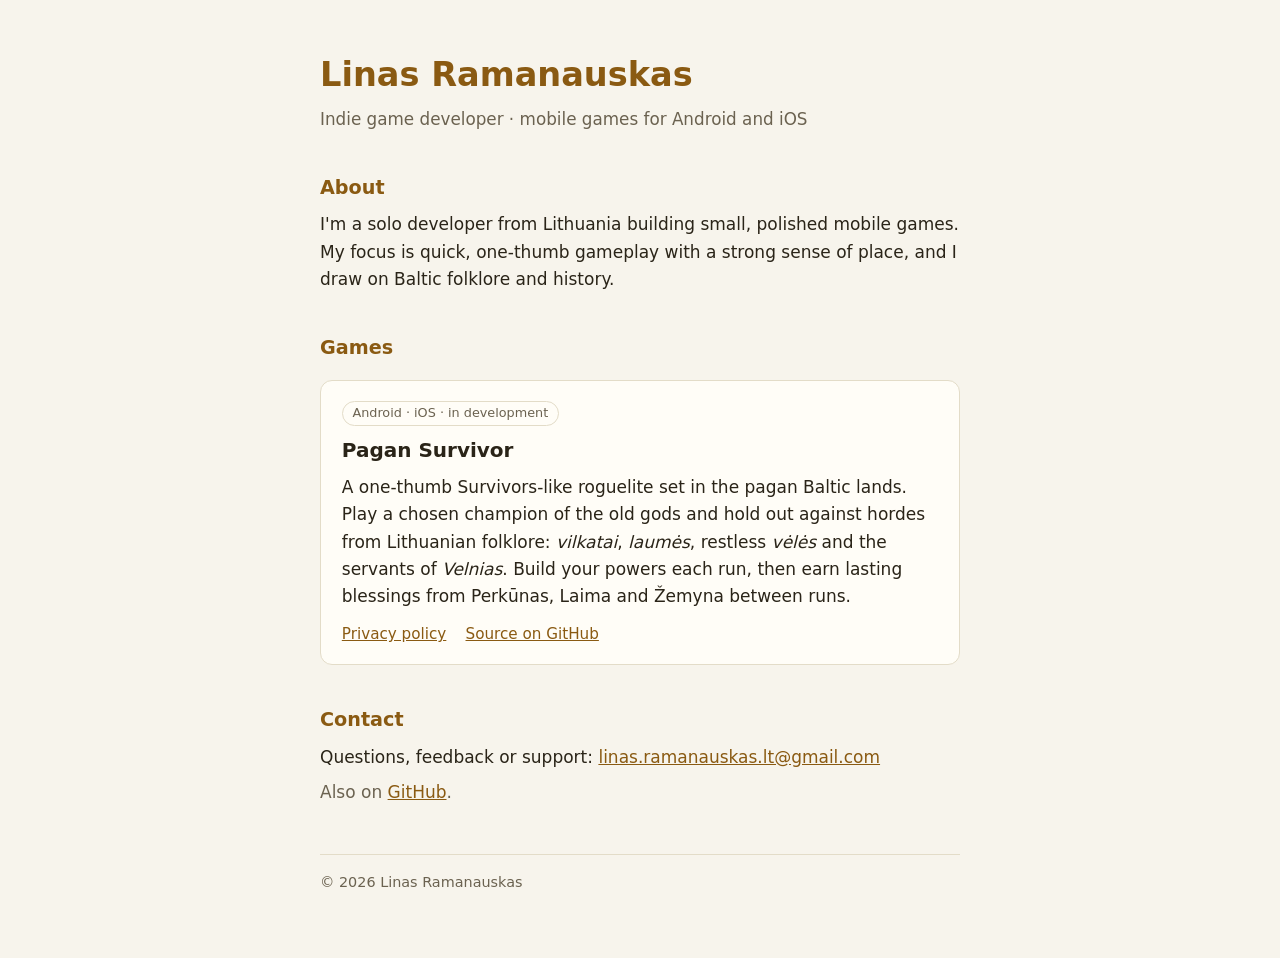
==== index.html @ 8c4ac7ad "Add developer portal page" ====
<!doctype html>
<html lang="en">
<head>
<meta charset="utf-8">
<meta name="viewport" content="width=device-width, initial-scale=1">
<title>Linas Ramanauskas – Indie Game Developer</title>
<meta name="description" content="Indie game developer making mobile games for Android and iOS. Home of Pagan Survivor.">
<style>
  :root { --bg: #f7f4ec; --text: #2a2418; --muted: #6b6250; --accent: #8a5a12; --card: #fffdf7; --line: #e3dcc8; }
  @media (prefers-color-scheme: dark) {
    :root { --bg: #12170f; --text: #efe9d8; --muted: #a9a58f; --accent: #e0a93b; --card: #1a2116; --line: #2d3727; }
  }
  * { box-sizing: border-box; }
  body { margin: 0; background: var(--bg); color: var(--text); font: 17px/1.6 system-ui, -apple-system, "Segoe UI", Roboto, sans-serif; }
  main { max-width: 42rem; margin: 0 auto; padding: 3rem 1rem 4rem; }
  h1 { font-size: 2.1rem; margin: 0 0 .25rem; color: var(--accent); }
  h2 { font-size: 1.2rem; margin: 2.5rem 0 .5rem; color: var(--accent); }
  p { margin: .5rem 0; }
  a { color: var(--accent); }
  .tag { color: var(--muted); font-size: 1.05rem; margin: 0; }
  .card { background: var(--card); border: 1px solid var(--line); border-radius: 12px; padding: 1.1rem 1.3rem; margin: 1rem 0; }
  .card h3 { margin: 0 0 .25rem; font-size: 1.25rem; }
  .badge { display: inline-block; font-size: .8rem; padding: .1rem .6rem; border: 1px solid var(--line); border-radius: 999px; color: var(--muted); margin-bottom: .5rem; }
  .links { display: flex; flex-wrap: wrap; gap: .5rem 1.2rem; margin-top: .75rem; font-size: .95rem; }
  .muted { color: var(--muted); }
  footer { margin-top: 3rem; color: var(--muted); font-size: .9rem; border-top: 1px solid var(--line); padding-top: 1rem; }
</style>
</head>
<body>
<main>
  <h1>Linas Ramanauskas</h1>
  <p class="tag">Indie game developer · mobile games for Android and iOS</p>

  <h2>About</h2>
  <p>I'm a solo developer from Lithuania building small, polished mobile games. My focus is quick, one-thumb gameplay with a strong sense of place, and I draw on Baltic folklore and history.</p>

  <h2>Games</h2>
  <div class="card">
    <span class="badge">Android · iOS · in development</span>
    <h3>Pagan Survivor</h3>
    <p>A one-thumb Survivors-like roguelite set in the pagan Baltic lands. Play a chosen champion of the old gods and hold out against hordes from Lithuanian folklore: <em>vilkatai</em>, <em>laumės</em>, restless <em>vėlės</em> and the servants of <em>Velnias</em>. Build your powers each run, then earn lasting blessings from Perkūnas, Laima and Žemyna between runs.</p>
    <div class="links">
      <a href="pagan-survivor-policies/">Privacy policy</a>
      <a href="https://github.com/linasra/pagan-survivor">Source on GitHub</a>
    </div>
  </div>

  <h2>Contact</h2>
  <p>Questions, feedback or support: <a href="mailto:linas.ramanauskas.lt@gmail.com">linas.ramanauskas.lt@gmail.com</a></p>
  <p class="muted">Also on <a href="https://github.com/linasra">GitHub</a>.</p>

  <footer>© 2026 Linas Ramanauskas</footer>
</main>
</body>
</html>
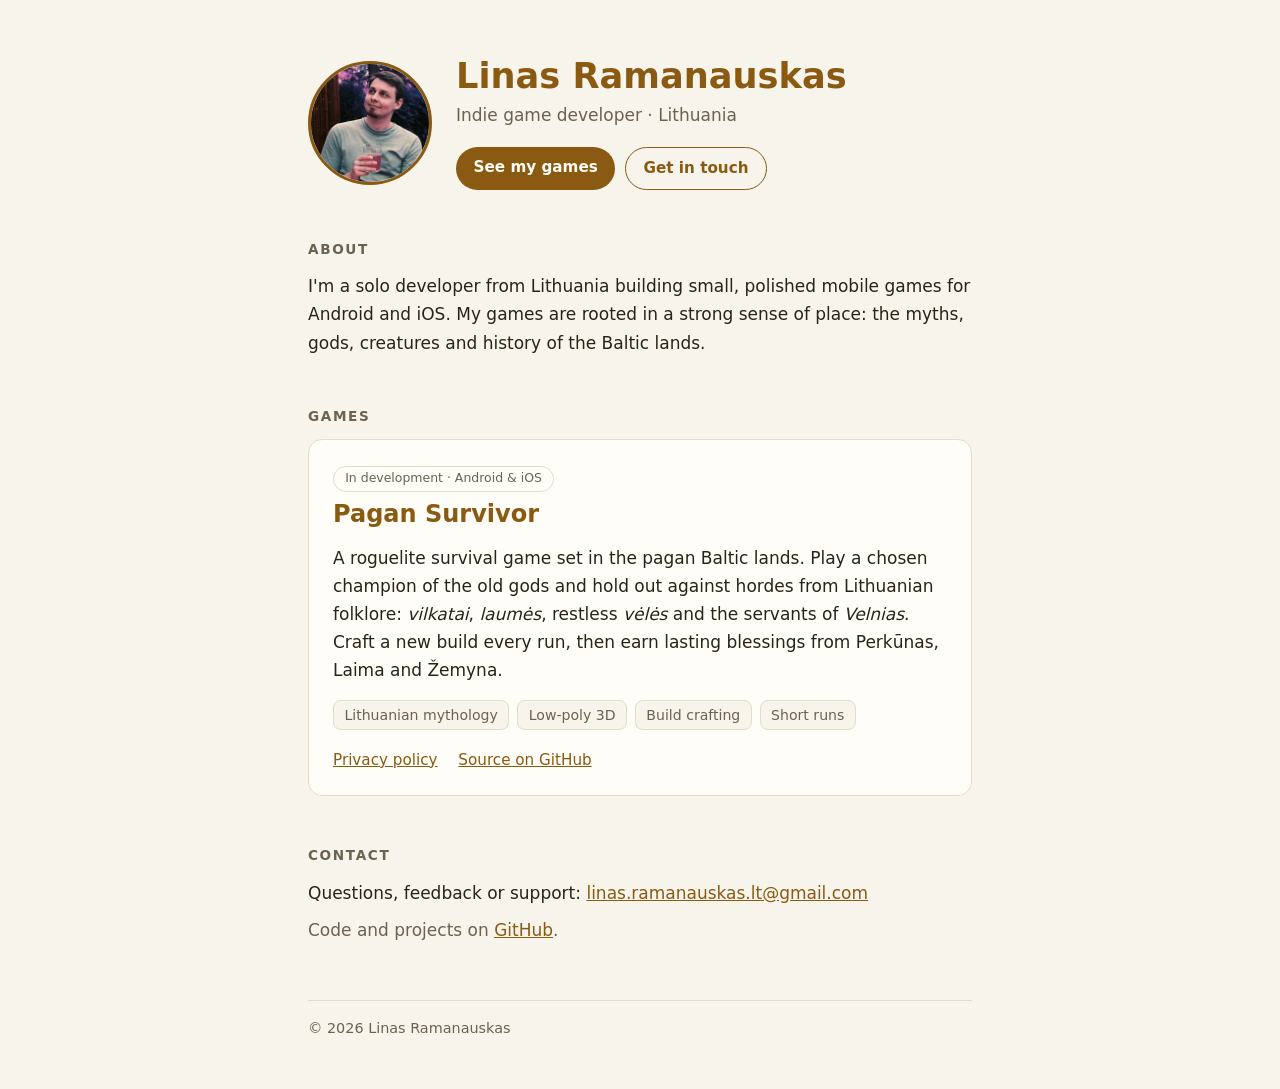
==== commit b81d6ab5: "Add profile photo, hero section and updated bio" ====
--- a/index.html
+++ b/index.html
@@ -4,50 +4,81 @@
 <meta charset="utf-8">
 <meta name="viewport" content="width=device-width, initial-scale=1">
 <title>Linas Ramanauskas – Indie Game Developer</title>
-<meta name="description" content="Indie game developer making mobile games for Android and iOS. Home of Pagan Survivor.">
+<meta name="description" content="Solo indie game developer from Lithuania making mobile games rooted in Baltic folklore and history. Home of Pagan Survivor.">
+<meta property="og:title" content="Linas Ramanauskas – Indie Game Developer">
+<meta property="og:description" content="Mobile games rooted in Baltic folklore and history.">
+<meta property="og:image" content="https://linasra.github.io/profile.jpg">
+<meta name="theme-color" content="#12170f">
 <style>
-  :root { --bg: #f7f4ec; --text: #2a2418; --muted: #6b6250; --accent: #8a5a12; --card: #fffdf7; --line: #e3dcc8; }
+  :root { --bg: #f7f4ec; --text: #2a2418; --muted: #6b6250; --accent: #8a5a12; --card: #fffdf7; --line: #e3dcc8; --btn-text: #fffdf7; }
   @media (prefers-color-scheme: dark) {
-    :root { --bg: #12170f; --text: #efe9d8; --muted: #a9a58f; --accent: #e0a93b; --card: #1a2116; --line: #2d3727; }
+    :root { --bg: #12170f; --text: #efe9d8; --muted: #a9a58f; --accent: #e0a93b; --card: #1a2116; --line: #2d3727; --btn-text: #12170f; }
   }
   * { box-sizing: border-box; }
-  body { margin: 0; background: var(--bg); color: var(--text); font: 17px/1.6 system-ui, -apple-system, "Segoe UI", Roboto, sans-serif; }
-  main { max-width: 42rem; margin: 0 auto; padding: 3rem 1rem 4rem; }
-  h1 { font-size: 2.1rem; margin: 0 0 .25rem; color: var(--accent); }
-  h2 { font-size: 1.2rem; margin: 2.5rem 0 .5rem; color: var(--accent); }
-  p { margin: .5rem 0; }
+  body { margin: 0; background: var(--bg); color: var(--text); font: 17px/1.65 system-ui, -apple-system, "Segoe UI", Roboto, sans-serif; }
+  main { max-width: 44rem; margin: 0 auto; padding: 3.5rem 1.25rem 3rem; }
   a { color: var(--accent); }
-  .tag { color: var(--muted); font-size: 1.05rem; margin: 0; }
-  .card { background: var(--card); border: 1px solid var(--line); border-radius: 12px; padding: 1.1rem 1.3rem; margin: 1rem 0; }
-  .card h3 { margin: 0 0 .25rem; font-size: 1.25rem; }
-  .badge { display: inline-block; font-size: .8rem; padding: .1rem .6rem; border: 1px solid var(--line); border-radius: 999px; color: var(--muted); margin-bottom: .5rem; }
-  .links { display: flex; flex-wrap: wrap; gap: .5rem 1.2rem; margin-top: .75rem; font-size: .95rem; }
+  .hero { display: flex; align-items: center; gap: 1.5rem; }
+  .hero img { width: 124px; height: 124px; border-radius: 50%; object-fit: cover; border: 3px solid var(--accent); flex: none; }
+  h1 { font-size: 2.2rem; line-height: 1.15; margin: 0 0 .3rem; color: var(--accent); }
+  .tag { color: var(--muted); margin: 0; }
+  .btn { display: inline-block; background: var(--accent); color: var(--btn-text); text-decoration: none; font-weight: 600; font-size: .95rem; padding: .5rem 1.1rem; border-radius: 999px; }
+  .btn.ghost { background: none; color: var(--accent); border: 1px solid var(--accent); }
+  .cta { display: flex; flex-wrap: wrap; gap: .6rem; margin-top: 1.1rem; }
+  h2 { font-size: .85rem; letter-spacing: .12em; text-transform: uppercase; margin: 3rem 0 .75rem; color: var(--muted); }
+  p { margin: .6rem 0; }
+  .card { background: var(--card); border: 1px solid var(--line); border-radius: 14px; padding: 1.4rem 1.5rem; }
+  .card h3 { margin: .2rem 0 .3rem; font-size: 1.5rem; color: var(--accent); }
+  .badge { display: inline-block; font-size: .78rem; padding: .1rem .7rem; border: 1px solid var(--line); border-radius: 999px; color: var(--muted); }
+  .facts { list-style: none; padding: 0; margin: 1rem 0 0; display: flex; flex-wrap: wrap; gap: .5rem; }
+  .facts li { font-size: .88rem; color: var(--muted); background: var(--bg); border: 1px solid var(--line); border-radius: 8px; padding: .15rem .65rem; }
+  .links { display: flex; flex-wrap: wrap; gap: .4rem 1.3rem; margin-top: 1.1rem; font-size: .95rem; }
   .muted { color: var(--muted); }
-  footer { margin-top: 3rem; color: var(--muted); font-size: .9rem; border-top: 1px solid var(--line); padding-top: 1rem; }
+  footer { margin-top: 3.5rem; color: var(--muted); font-size: .9rem; border-top: 1px solid var(--line); padding-top: 1rem; }
+  @media (max-width: 30rem) {
+    .hero { flex-direction: column; text-align: center; }
+    .cta { justify-content: center; }
+    h1 { font-size: 1.9rem; }
+  }
 </style>
 </head>
 <body>
 <main>
-  <h1>Linas Ramanauskas</h1>
-  <p class="tag">Indie game developer · mobile games for Android and iOS</p>
+  <header class="hero">
+    <img src="profile.jpg" alt="Linas Ramanauskas" width="124" height="124">
+    <div>
+      <h1>Linas Ramanauskas</h1>
+      <p class="tag">Indie game developer · Lithuania</p>
+      <div class="cta">
+        <a class="btn" href="#games">See my games</a>
+        <a class="btn ghost" href="mailto:linas.ramanauskas.lt@gmail.com">Get in touch</a>
+      </div>
+    </div>
+  </header>
 
   <h2>About</h2>
-  <p>I'm a solo developer from Lithuania building small, polished mobile games. My focus is quick, one-thumb gameplay with a strong sense of place, and I draw on Baltic folklore and history.</p>
+  <p>I'm a solo developer from Lithuania building small, polished mobile games for Android and iOS. My games are rooted in a strong sense of place: the myths, gods, creatures and history of the Baltic lands.</p>
 
-  <h2>Games</h2>
-  <div class="card">
-    <span class="badge">Android · iOS · in development</span>
+  <h2 id="games">Games</h2>
+  <article class="card">
+    <span class="badge">In development · Android &amp; iOS</span>
     <h3>Pagan Survivor</h3>
-    <p>A one-thumb Survivors-like roguelite set in the pagan Baltic lands. Play a chosen champion of the old gods and hold out against hordes from Lithuanian folklore: <em>vilkatai</em>, <em>laumės</em>, restless <em>vėlės</em> and the servants of <em>Velnias</em>. Build your powers each run, then earn lasting blessings from Perkūnas, Laima and Žemyna between runs.</p>
+    <p>A roguelite survival game set in the pagan Baltic lands. Play a chosen champion of the old gods and hold out against hordes from Lithuanian folklore: <em>vilkatai</em>, <em>laumės</em>, restless <em>vėlės</em> and the servants of <em>Velnias</em>. Craft a new build every run, then earn lasting blessings from Perkūnas, Laima and Žemyna.</p>
+    <ul class="facts">
+      <li>Lithuanian mythology</li>
+      <li>Low-poly 3D</li>
+      <li>Build crafting</li>
+      <li>Short runs</li>
+    </ul>
     <div class="links">
       <a href="pagan-survivor-policies/">Privacy policy</a>
       <a href="https://github.com/linasra/pagan-survivor">Source on GitHub</a>
     </div>
-  </div>
+  </article>
 
   <h2>Contact</h2>
   <p>Questions, feedback or support: <a href="mailto:linas.ramanauskas.lt@gmail.com">linas.ramanauskas.lt@gmail.com</a></p>
-  <p class="muted">Also on <a href="https://github.com/linasra">GitHub</a>.</p>
+  <p class="muted">Code and projects on <a href="https://github.com/linasra">GitHub</a>.</p>
 
   <footer>© 2026 Linas Ramanauskas</footer>
 </main>
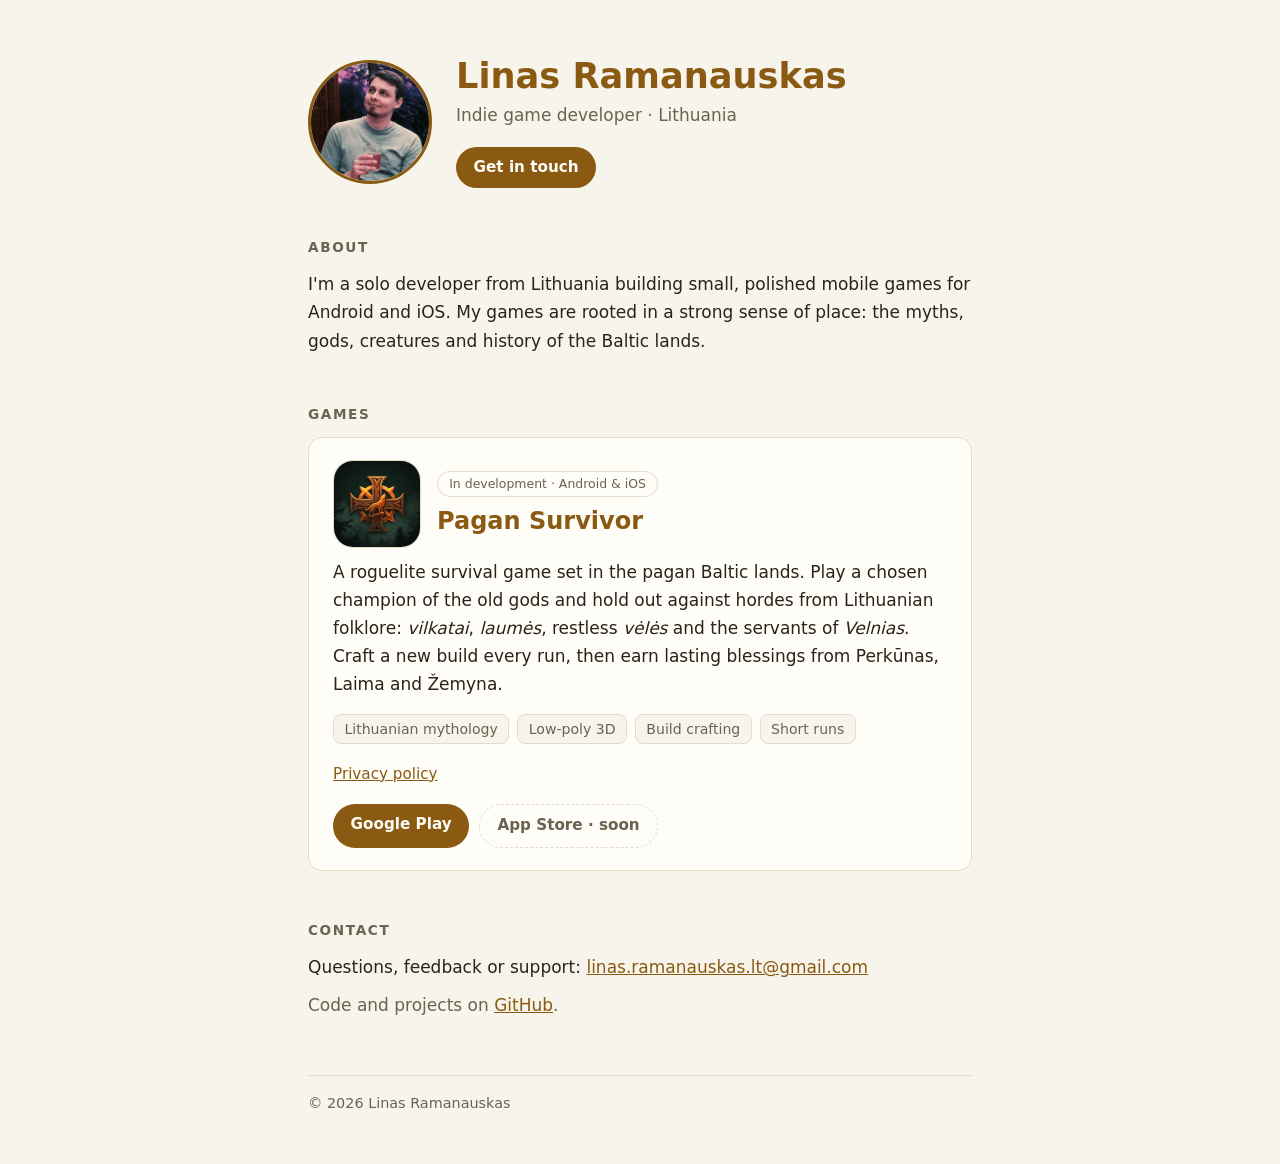
==== commit bb25ba00: "Add app icon and favicon, store buttons; simplify header buttons" ====
--- a/index.html
+++ b/index.html
@@ -7,8 +7,10 @@
 <meta name="description" content="Solo indie game developer from Lithuania making mobile games rooted in Baltic folklore and history. Home of Pagan Survivor.">
 <meta property="og:title" content="Linas Ramanauskas – Indie Game Developer">
 <meta property="og:description" content="Mobile games rooted in Baltic folklore and history.">
-<meta property="og:image" content="https://linasra.github.io/profile.jpg">
+<meta property="og:image" content="https://linasra.github.io/pagan-survivor-icon.jpg">
 <meta name="theme-color" content="#12170f">
+<link rel="icon" type="image/png" href="favicon.png">
+<link rel="apple-touch-icon" href="apple-touch-icon.png">
 <style>
   :root { --bg: #f7f4ec; --text: #2a2418; --muted: #6b6250; --accent: #8a5a12; --card: #fffdf7; --line: #e3dcc8; --btn-text: #fffdf7; }
   @media (prefers-color-scheme: dark) {
@@ -28,7 +30,10 @@
   h2 { font-size: .85rem; letter-spacing: .12em; text-transform: uppercase; margin: 3rem 0 .75rem; color: var(--muted); }
   p { margin: .6rem 0; }
   .card { background: var(--card); border: 1px solid var(--line); border-radius: 14px; padding: 1.4rem 1.5rem; }
-  .card h3 { margin: .2rem 0 .3rem; font-size: 1.5rem; color: var(--accent); }
+  .game-head { display: flex; align-items: center; gap: 1rem; }
+  .game-head img { width: 88px; height: 88px; border-radius: 20px; flex: none; border: 1px solid var(--line); }
+  .btn.off { background: none; color: var(--muted); border: 1px dashed var(--line); }
+  .card h3 { margin: .3rem 0 0; font-size: 1.5rem; color: var(--accent); }
   .badge { display: inline-block; font-size: .78rem; padding: .1rem .7rem; border: 1px solid var(--line); border-radius: 999px; color: var(--muted); }
   .facts { list-style: none; padding: 0; margin: 1rem 0 0; display: flex; flex-wrap: wrap; gap: .5rem; }
   .facts li { font-size: .88rem; color: var(--muted); background: var(--bg); border: 1px solid var(--line); border-radius: 8px; padding: .15rem .65rem; }
@@ -50,8 +55,7 @@
       <h1>Linas Ramanauskas</h1>
       <p class="tag">Indie game developer · Lithuania</p>
       <div class="cta">
-        <a class="btn" href="#games">See my games</a>
-        <a class="btn ghost" href="mailto:linas.ramanauskas.lt@gmail.com">Get in touch</a>
+        <a class="btn" href="mailto:linas.ramanauskas.lt@gmail.com">Get in touch</a>
       </div>
     </div>
   </header>
@@ -61,8 +65,13 @@
 
   <h2 id="games">Games</h2>
   <article class="card">
-    <span class="badge">In development · Android &amp; iOS</span>
-    <h3>Pagan Survivor</h3>
+    <div class="game-head">
+      <img src="pagan-survivor-icon.jpg" alt="Pagan Survivor app icon" width="88" height="88">
+      <div>
+        <span class="badge">In development · Android &amp; iOS</span>
+        <h3>Pagan Survivor</h3>
+      </div>
+    </div>
     <p>A roguelite survival game set in the pagan Baltic lands. Play a chosen champion of the old gods and hold out against hordes from Lithuanian folklore: <em>vilkatai</em>, <em>laumės</em>, restless <em>vėlės</em> and the servants of <em>Velnias</em>. Craft a new build every run, then earn lasting blessings from Perkūnas, Laima and Žemyna.</p>
     <ul class="facts">
       <li>Lithuanian mythology</li>
@@ -72,7 +81,10 @@
     </ul>
     <div class="links">
       <a href="pagan-survivor-policies/">Privacy policy</a>
-      <a href="https://github.com/linasra/pagan-survivor">Source on GitHub</a>
+    </div>
+    <div class="cta">
+      <a class="btn" href="https://play.google.com/store/apps/details?id=com.linasra.pagansurvivor">Google Play</a>
+      <span class="btn off" aria-disabled="true">App Store · soon</span>
     </div>
   </article>
 
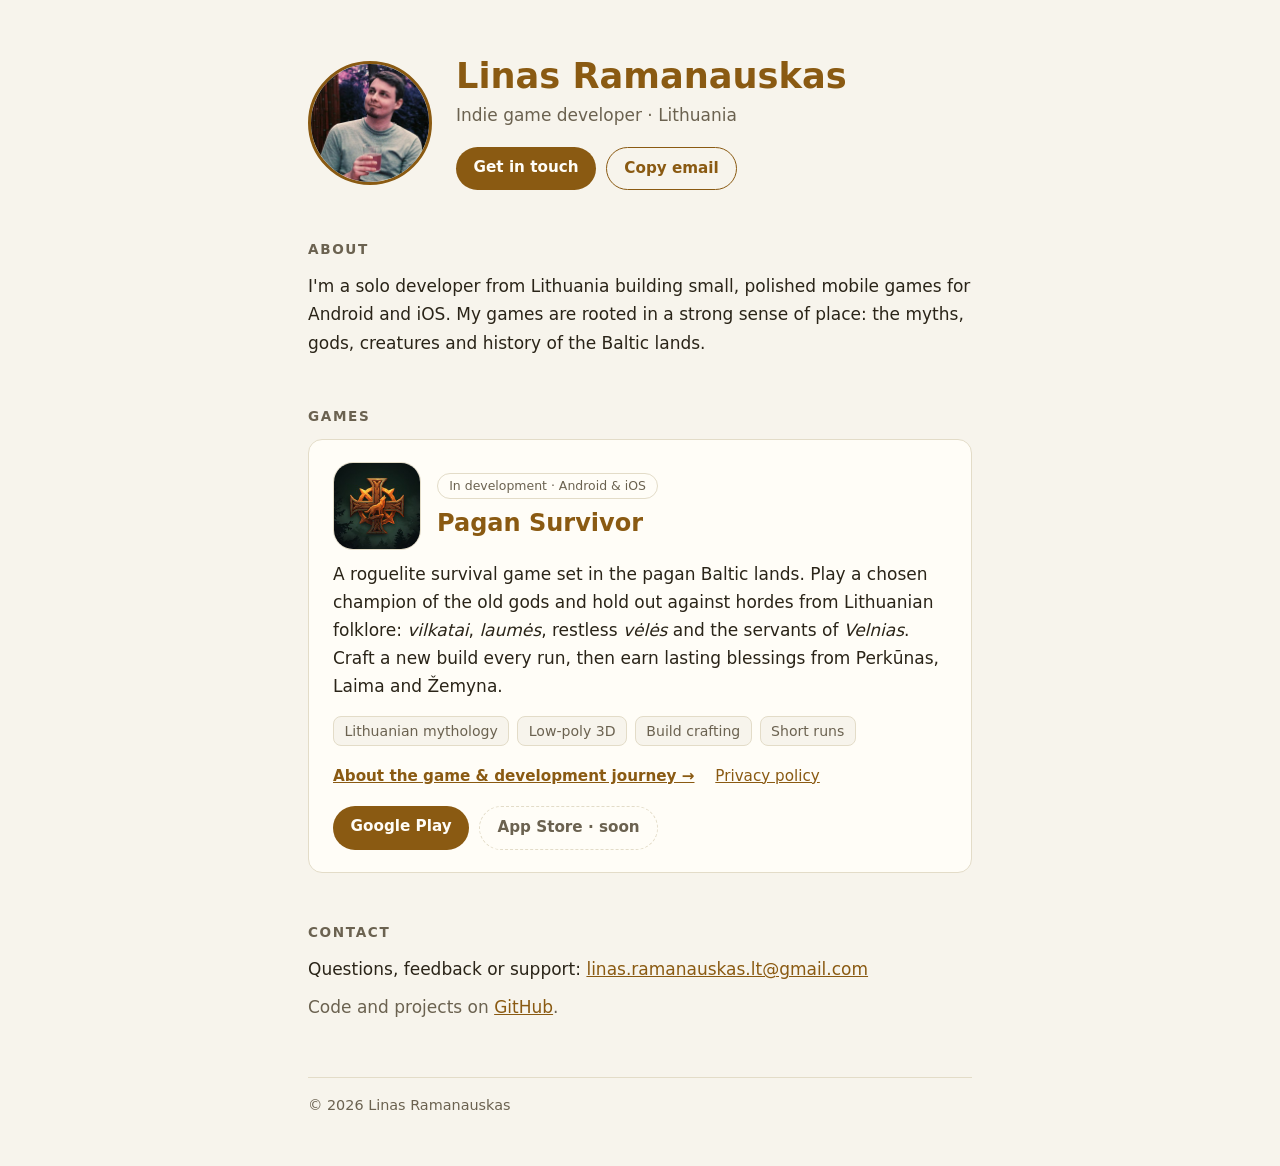
==== commit 1970d20a: "Add Pagan Survivor game page, shared stylesheet and copy-email button" ====
--- a/index.html
+++ b/index.html
@@ -11,41 +11,7 @@
 <meta name="theme-color" content="#12170f">
 <link rel="icon" type="image/png" href="favicon.png">
 <link rel="apple-touch-icon" href="apple-touch-icon.png">
-<style>
-  :root { --bg: #f7f4ec; --text: #2a2418; --muted: #6b6250; --accent: #8a5a12; --card: #fffdf7; --line: #e3dcc8; --btn-text: #fffdf7; }
-  @media (prefers-color-scheme: dark) {
-    :root { --bg: #12170f; --text: #efe9d8; --muted: #a9a58f; --accent: #e0a93b; --card: #1a2116; --line: #2d3727; --btn-text: #12170f; }
-  }
-  * { box-sizing: border-box; }
-  body { margin: 0; background: var(--bg); color: var(--text); font: 17px/1.65 system-ui, -apple-system, "Segoe UI", Roboto, sans-serif; }
-  main { max-width: 44rem; margin: 0 auto; padding: 3.5rem 1.25rem 3rem; }
-  a { color: var(--accent); }
-  .hero { display: flex; align-items: center; gap: 1.5rem; }
-  .hero img { width: 124px; height: 124px; border-radius: 50%; object-fit: cover; border: 3px solid var(--accent); flex: none; }
-  h1 { font-size: 2.2rem; line-height: 1.15; margin: 0 0 .3rem; color: var(--accent); }
-  .tag { color: var(--muted); margin: 0; }
-  .btn { display: inline-block; background: var(--accent); color: var(--btn-text); text-decoration: none; font-weight: 600; font-size: .95rem; padding: .5rem 1.1rem; border-radius: 999px; }
-  .btn.ghost { background: none; color: var(--accent); border: 1px solid var(--accent); }
-  .cta { display: flex; flex-wrap: wrap; gap: .6rem; margin-top: 1.1rem; }
-  h2 { font-size: .85rem; letter-spacing: .12em; text-transform: uppercase; margin: 3rem 0 .75rem; color: var(--muted); }
-  p { margin: .6rem 0; }
-  .card { background: var(--card); border: 1px solid var(--line); border-radius: 14px; padding: 1.4rem 1.5rem; }
-  .game-head { display: flex; align-items: center; gap: 1rem; }
-  .game-head img { width: 88px; height: 88px; border-radius: 20px; flex: none; border: 1px solid var(--line); }
-  .btn.off { background: none; color: var(--muted); border: 1px dashed var(--line); }
-  .card h3 { margin: .3rem 0 0; font-size: 1.5rem; color: var(--accent); }
-  .badge { display: inline-block; font-size: .78rem; padding: .1rem .7rem; border: 1px solid var(--line); border-radius: 999px; color: var(--muted); }
-  .facts { list-style: none; padding: 0; margin: 1rem 0 0; display: flex; flex-wrap: wrap; gap: .5rem; }
-  .facts li { font-size: .88rem; color: var(--muted); background: var(--bg); border: 1px solid var(--line); border-radius: 8px; padding: .15rem .65rem; }
-  .links { display: flex; flex-wrap: wrap; gap: .4rem 1.3rem; margin-top: 1.1rem; font-size: .95rem; }
-  .muted { color: var(--muted); }
-  footer { margin-top: 3.5rem; color: var(--muted); font-size: .9rem; border-top: 1px solid var(--line); padding-top: 1rem; }
-  @media (max-width: 30rem) {
-    .hero { flex-direction: column; text-align: center; }
-    .cta { justify-content: center; }
-    h1 { font-size: 1.9rem; }
-  }
-</style>
+<link rel="stylesheet" href="style.css">
 </head>
 <body>
 <main>
@@ -56,6 +22,8 @@
       <p class="tag">Indie game developer · Lithuania</p>
       <div class="cta">
         <a class="btn" href="mailto:linas.ramanauskas.lt@gmail.com">Get in touch</a>
+        <button class="btn ghost" id="copy" type="button">Copy email</button>
+        <span class="copied" id="copied" role="status"></span>
       </div>
     </div>
   </header>
@@ -65,13 +33,15 @@
 
   <h2 id="games">Games</h2>
   <article class="card">
-    <div class="game-head">
-      <img src="pagan-survivor-icon.jpg" alt="Pagan Survivor app icon" width="88" height="88">
-      <div>
-        <span class="badge">In development · Android &amp; iOS</span>
-        <h3>Pagan Survivor</h3>
+    <a class="card-link" href="pagan-survivor/">
+      <div class="game-head">
+        <img src="pagan-survivor-icon.jpg" alt="Pagan Survivor app icon" width="88" height="88">
+        <div>
+          <span class="badge">In development · Android &amp; iOS</span>
+          <h3>Pagan Survivor</h3>
+        </div>
       </div>
-    </div>
+    </a>
     <p>A roguelite survival game set in the pagan Baltic lands. Play a chosen champion of the old gods and hold out against hordes from Lithuanian folklore: <em>vilkatai</em>, <em>laumės</em>, restless <em>vėlės</em> and the servants of <em>Velnias</em>. Craft a new build every run, then earn lasting blessings from Perkūnas, Laima and Žemyna.</p>
     <ul class="facts">
       <li>Lithuanian mythology</li>
@@ -80,6 +50,7 @@
       <li>Short runs</li>
     </ul>
     <div class="links">
+      <a href="pagan-survivor/"><strong>About the game &amp; development journey →</strong></a>
       <a href="pagan-survivor-policies/">Privacy policy</a>
     </div>
     <div class="cta">
@@ -94,5 +65,13 @@
 
   <footer>© 2026 Linas Ramanauskas</footer>
 </main>
+<script>
+  document.getElementById('copy').addEventListener('click', function () {
+    var mail = 'linas.ramanauskas.lt@gmail.com', out = document.getElementById('copied');
+    function done(ok) { out.textContent = ok ? 'Copied!' : mail; }
+    if (navigator.clipboard) navigator.clipboard.writeText(mail).then(function () { done(true); }, function () { done(false); });
+    else done(false);
+  });
+</script>
 </body>
 </html>
--- a/style.css
+++ b/style.css
@@ -0,0 +1,50 @@
+  :root { --bg: #f7f4ec; --text: #2a2418; --muted: #6b6250; --accent: #8a5a12; --card: #fffdf7; --line: #e3dcc8; --btn-text: #fffdf7; }
+  @media (prefers-color-scheme: dark) {
+    :root { --bg: #12170f; --text: #efe9d8; --muted: #a9a58f; --accent: #e0a93b; --card: #1a2116; --line: #2d3727; --btn-text: #12170f; }
+  }
+  * { box-sizing: border-box; }
+  body { margin: 0; background: var(--bg); color: var(--text); font: 17px/1.65 system-ui, -apple-system, "Segoe UI", Roboto, sans-serif; }
+  main { max-width: 44rem; margin: 0 auto; padding: 3.5rem 1.25rem 3rem; }
+  a { color: var(--accent); }
+  .hero { display: flex; align-items: center; gap: 1.5rem; }
+  .hero img { width: 124px; height: 124px; border-radius: 50%; object-fit: cover; border: 3px solid var(--accent); flex: none; }
+  h1 { font-size: 2.2rem; line-height: 1.15; margin: 0 0 .3rem; color: var(--accent); }
+  .tag { color: var(--muted); margin: 0; }
+  .btn { display: inline-block; background: var(--accent); color: var(--btn-text); text-decoration: none; font-weight: 600; font-size: .95rem; padding: .5rem 1.1rem; border-radius: 999px; }
+  .btn.ghost { background: none; color: var(--accent); border: 1px solid var(--accent); }
+  .cta { display: flex; flex-wrap: wrap; gap: .6rem; margin-top: 1.1rem; }
+  h2 { font-size: .85rem; letter-spacing: .12em; text-transform: uppercase; margin: 3rem 0 .75rem; color: var(--muted); }
+  p { margin: .6rem 0; }
+  .card { background: var(--card); border: 1px solid var(--line); border-radius: 14px; padding: 1.4rem 1.5rem; }
+  .game-head { display: flex; align-items: center; gap: 1rem; }
+  .game-head img { width: 88px; height: 88px; border-radius: 20px; flex: none; border: 1px solid var(--line); }
+  .btn.off { background: none; color: var(--muted); border: 1px dashed var(--line); }
+  .card h3 { margin: .3rem 0 0; font-size: 1.5rem; color: var(--accent); }
+  .badge { display: inline-block; font-size: .78rem; padding: .1rem .7rem; border: 1px solid var(--line); border-radius: 999px; color: var(--muted); }
+  .facts { list-style: none; padding: 0; margin: 1rem 0 0; display: flex; flex-wrap: wrap; gap: .5rem; }
+  .facts li { font-size: .88rem; color: var(--muted); background: var(--bg); border: 1px solid var(--line); border-radius: 8px; padding: .15rem .65rem; }
+  .links { display: flex; flex-wrap: wrap; gap: .4rem 1.3rem; margin-top: 1.1rem; font-size: .95rem; }
+  .muted { color: var(--muted); }
+  footer { margin-top: 3.5rem; color: var(--muted); font-size: .9rem; border-top: 1px solid var(--line); padding-top: 1rem; }
+  @media (max-width: 30rem) {
+    .hero { flex-direction: column; text-align: center; }
+    .cta { justify-content: center; }
+    h1 { font-size: 1.9rem; }
+  }
+  .section-link { display: inline-block; margin-top: .9rem; font-weight: 600; }
+  .card-link { color: inherit; text-decoration: none; }
+  .card-link:hover h3 { text-decoration: underline; }
+  .back { font-size: .95rem; text-decoration: none; }
+  .copied { color: var(--muted); font-size: .9rem; align-self: center; }
+  .grid { display: grid; grid-template-columns: repeat(auto-fit, minmax(13rem, 1fr)); gap: .9rem; }
+  .grid .card { padding: 1.1rem 1.2rem; }
+  .grid h3 { font-size: 1.05rem; margin: 0 0 .3rem; }
+  .grid p { margin: 0; font-size: .95rem; color: var(--muted); }
+  .timeline { list-style: none; padding: 0 0 0 1.2rem; margin: 0; border-left: 2px solid var(--line); }
+  .timeline li { position: relative; padding: 0 0 1.5rem 1rem; }
+  .timeline li::before { content: ""; position: absolute; left: -1.7rem; top: .55rem; width: 11px; height: 11px; border-radius: 50%; background: var(--accent); }
+  .timeline .when { font-size: .8rem; letter-spacing: .08em; text-transform: uppercase; color: var(--muted); }
+  .timeline h3 { margin: .1rem 0 .2rem; font-size: 1.1rem; }
+  .timeline p { margin: 0; }
+  h1.page { font-size: 2.4rem; }
+  button.btn { font-family: inherit; font-size: .95rem; font-weight: 600; cursor: pointer; line-height: inherit; }
